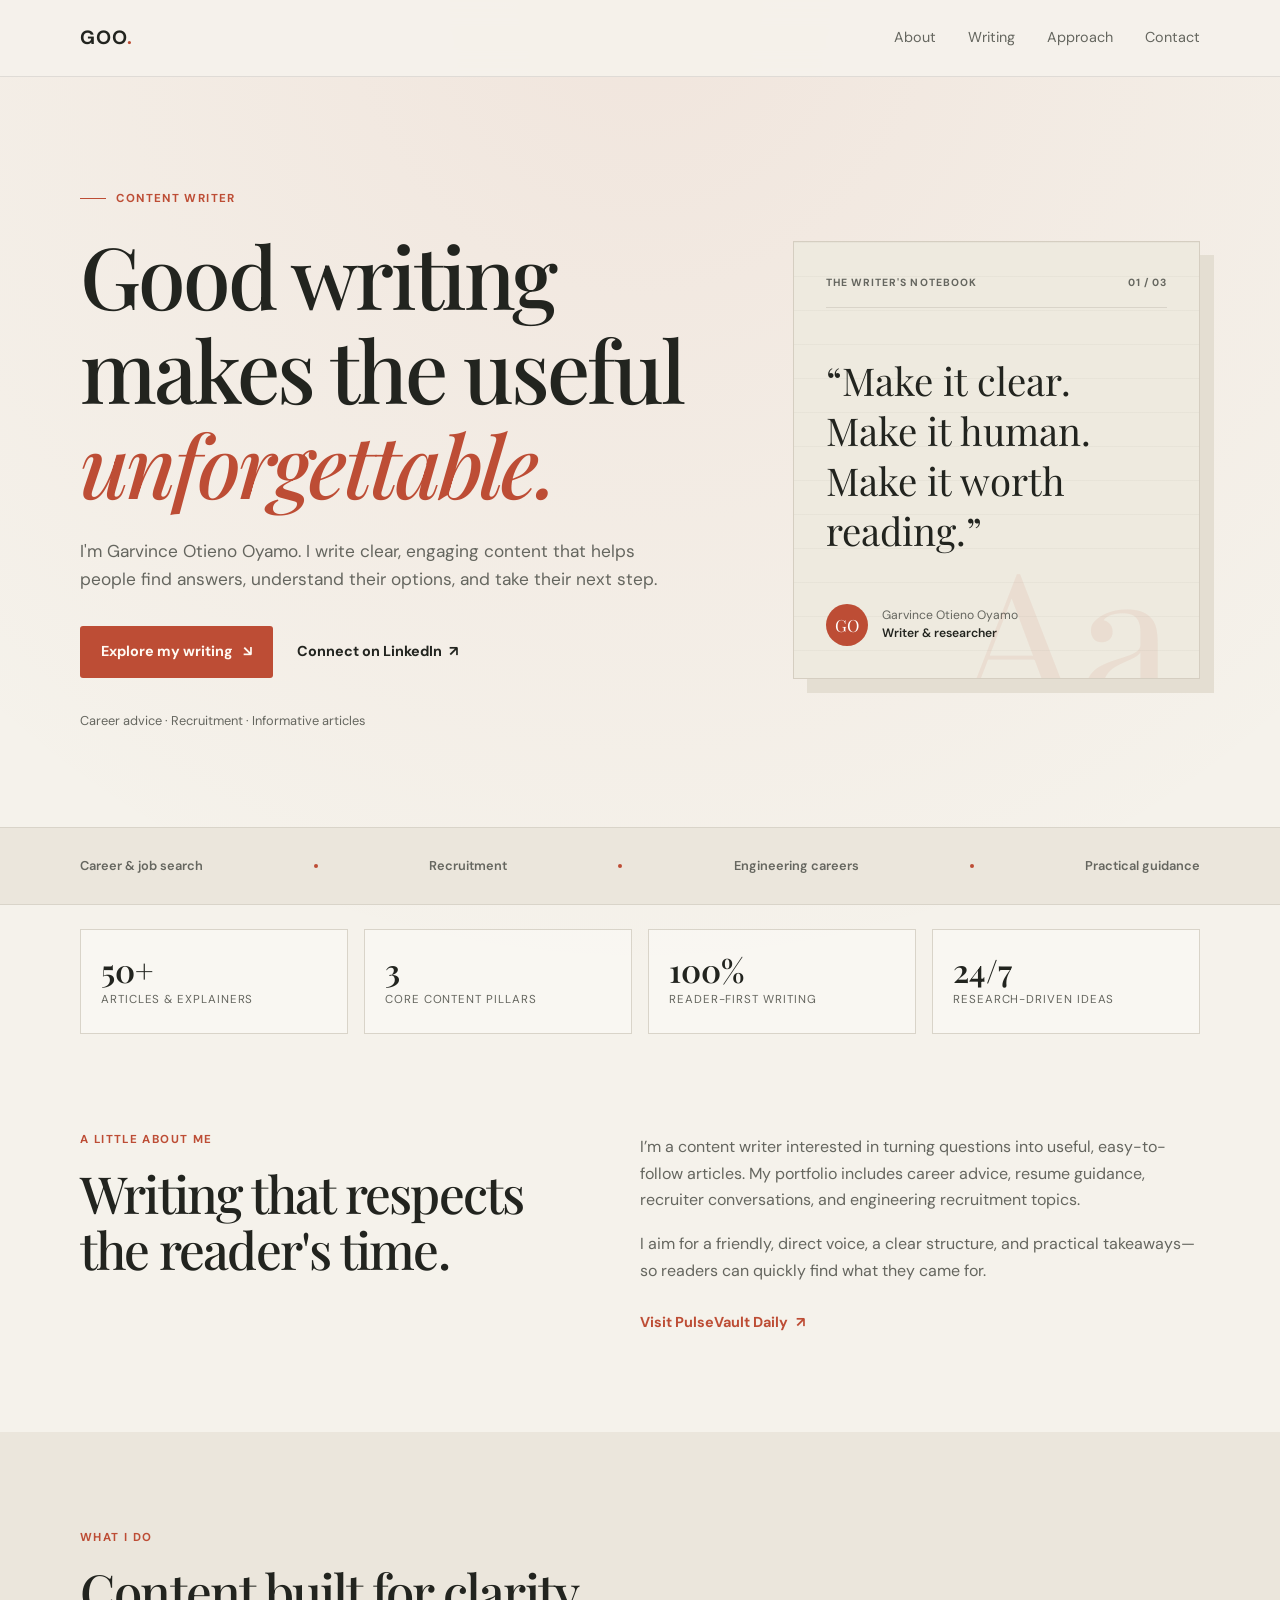
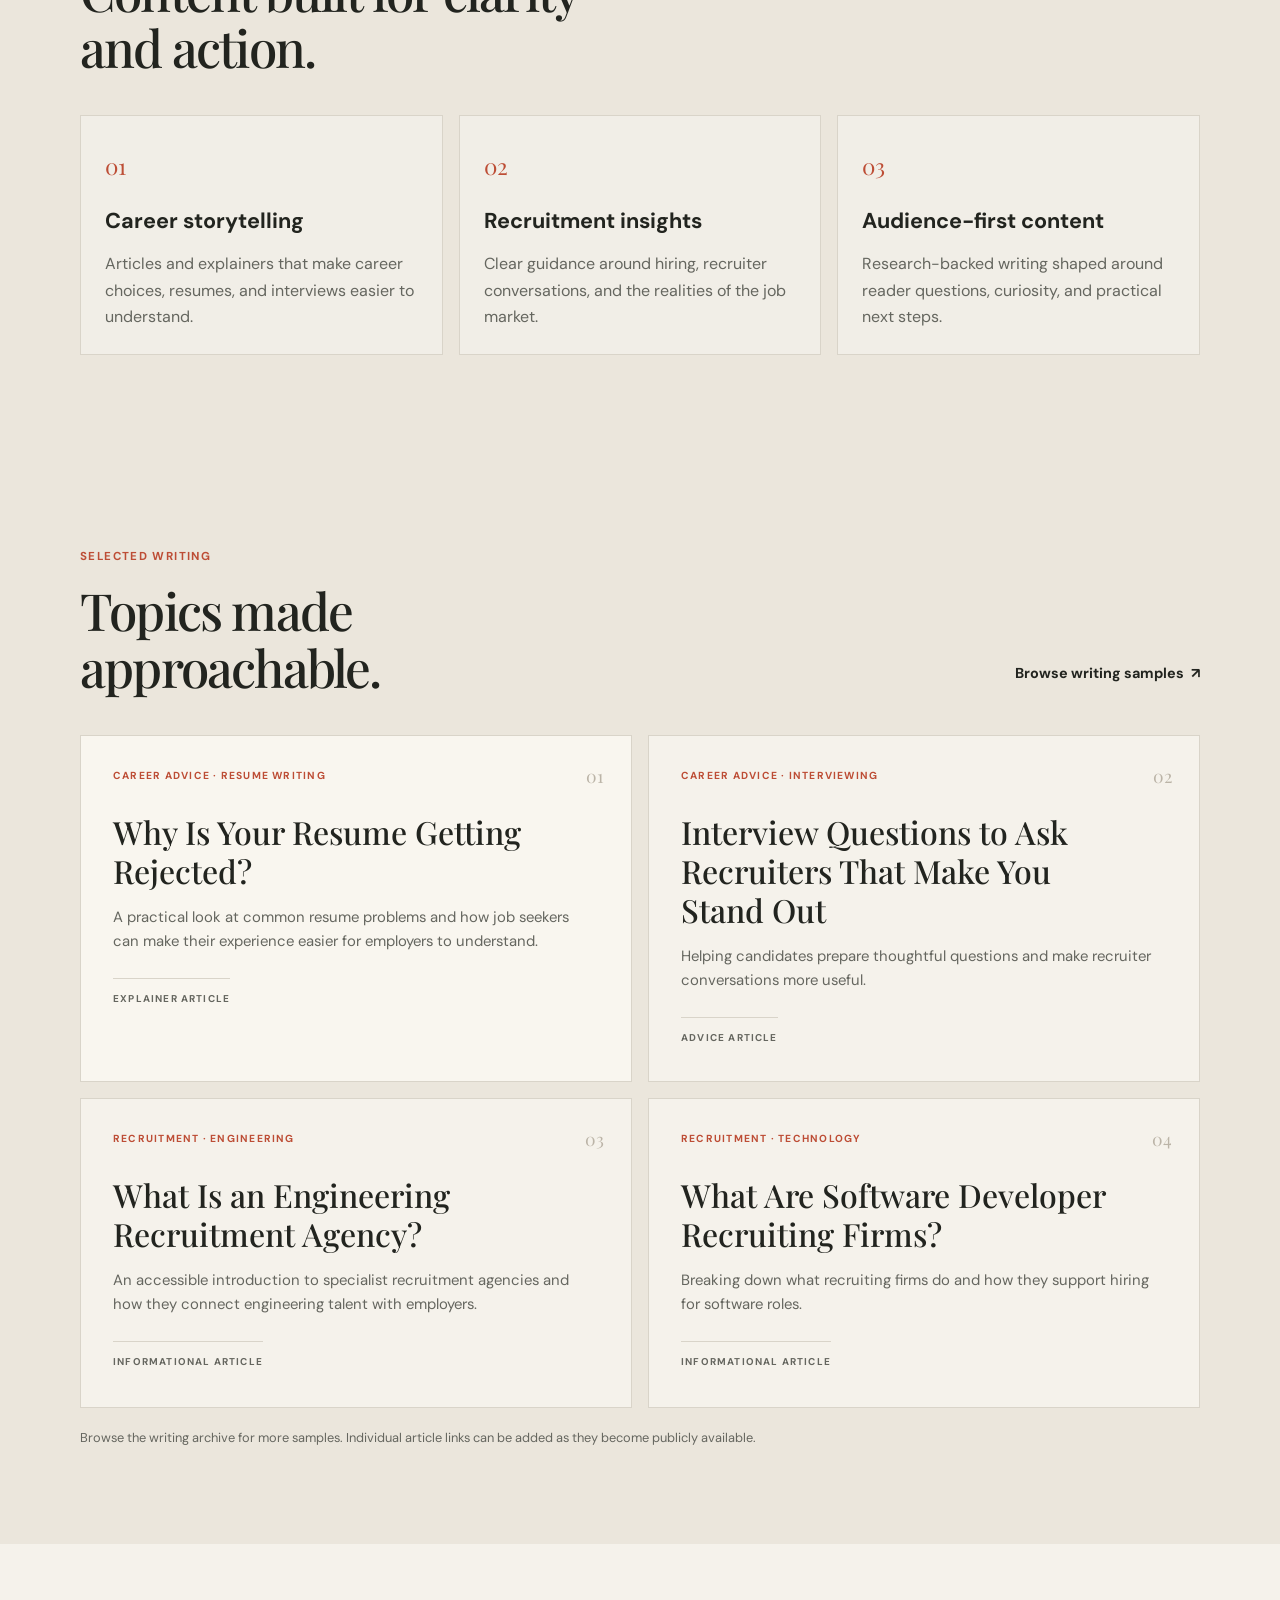
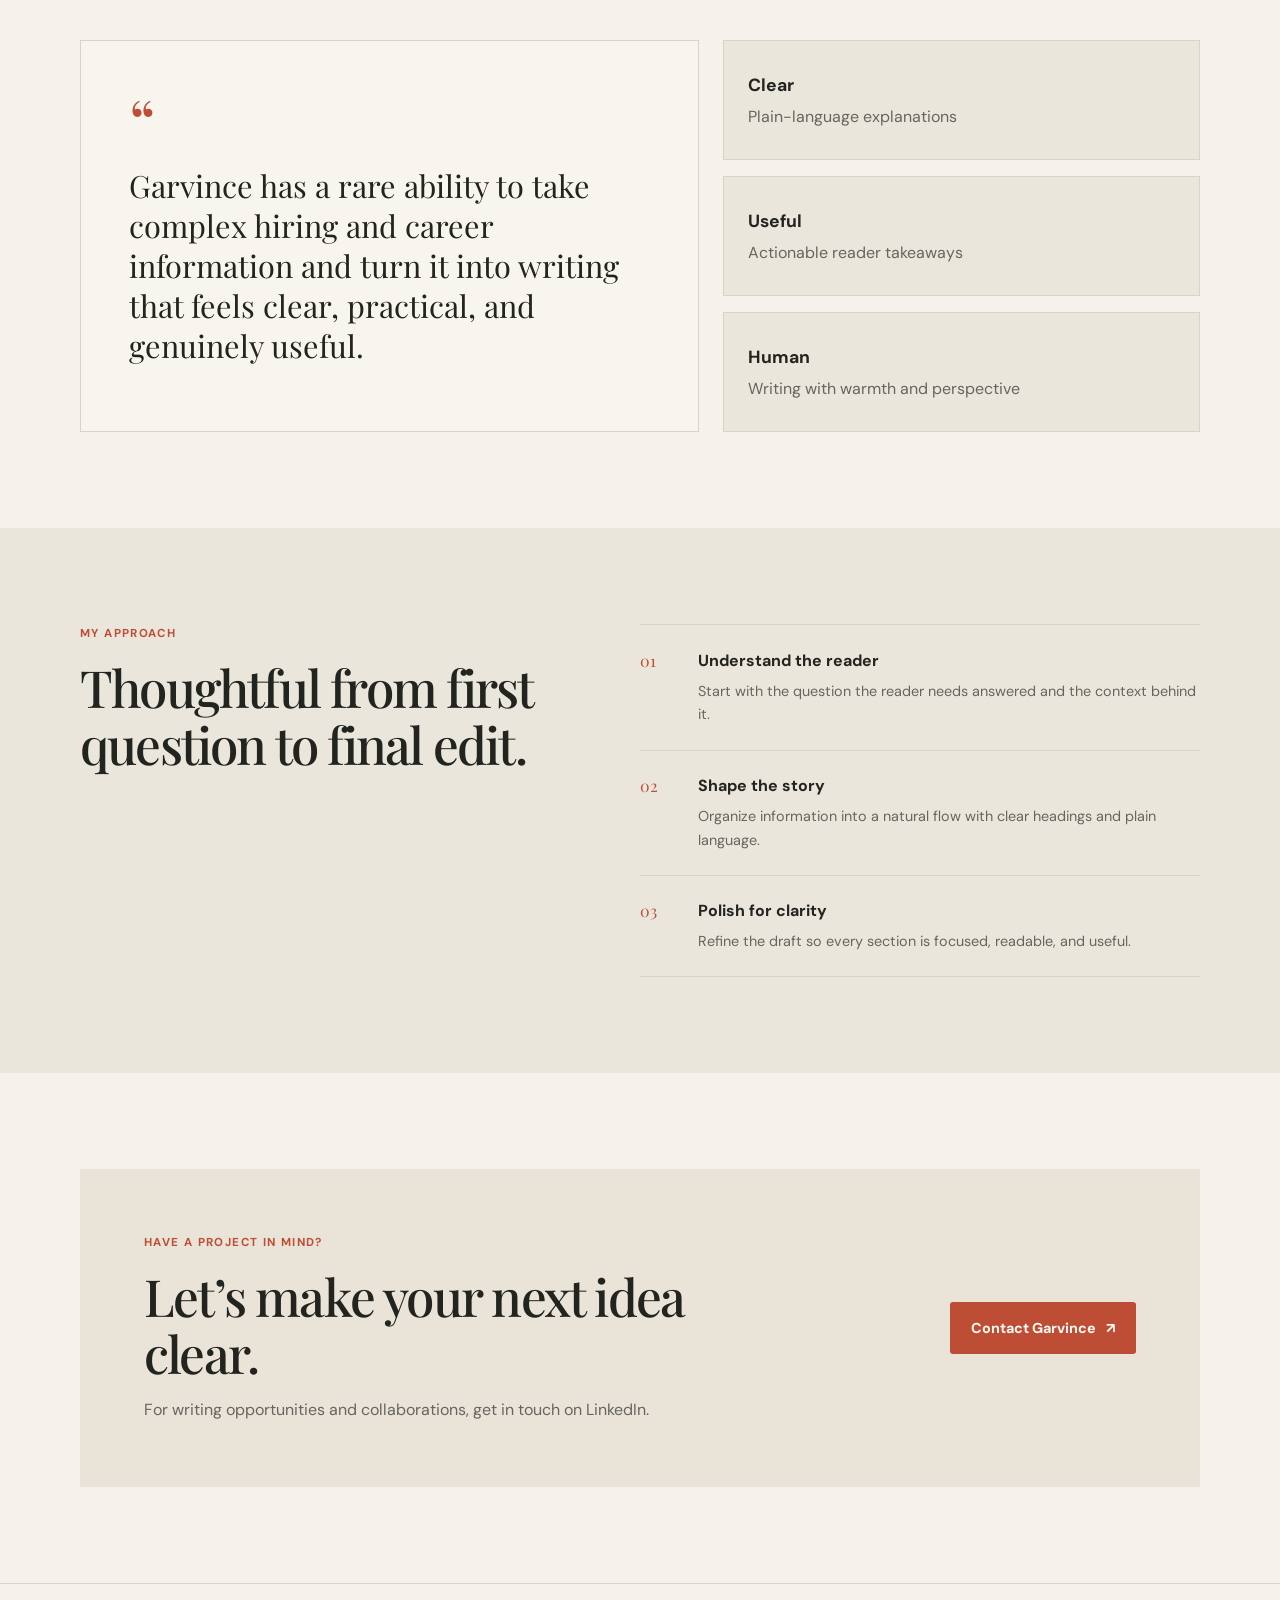
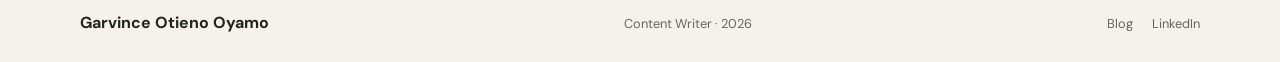
==== index.html @ 310584ea "Add files via upload" ====
<!DOCTYPE html>
<html lang="en">
  <head>
    <meta charset="UTF-8" />
    <meta name="viewport" content="width=device-width, initial-scale=1.0" />
    <meta
      name="description"
      content="The writing portfolio of Garvince Otieno Oyamo, a content writer creating clear, useful articles about careers, recruitment, and more."
    />
    <meta name="theme-color" content="#f5f2eb" />
    <title>Garvince Otieno Oyamo — Content Writer</title>
    <link rel="preconnect" href="https://fonts.googleapis.com" />
    <link rel="preconnect" href="https://fonts.gstatic.com" crossorigin />
    <link
      href="https://fonts.googleapis.com/css2?family=DM+Sans:wght@400;500;600;700&family=Playfair+Display:wght@500;600;700&display=swap"
      rel="stylesheet"
    />
    <link rel="stylesheet" href="styles.css" />
  </head>
  <body>
    <header class="site-header">
      <div class="container nav-wrap">
        <a class="brand" href="#top" aria-label="Garvince Otieno Oyamo, home">GOO<span>.</span></a>
        <button class="nav-toggle" aria-label="Toggle navigation" aria-expanded="false">
          <span></span>
          <span></span>
          <span></span>
        </button>
        <nav class="site-nav" aria-label="Main navigation">
          <a href="#about">About</a>
          <a href="#work">Writing</a>
          <a href="#approach">Approach</a>
          <a href="#contact">Contact</a>
        </nav>
      </div>
    </header>

    <main id="top">
      <section class="hero">
        <div class="container hero-grid">
          <div class="hero-copy">
            <p class="eyebrow"><span class="eyebrow-mark"></span> Content Writer</p>
            <h1>Good writing makes the useful <em>unforgettable.</em></h1>
            <p class="lead">
              I'm Garvince Otieno Oyamo. I write clear, engaging content that helps people find
              answers, understand their options, and take their next step.
            </p>
            <div class="cta-row">
              <a class="btn btn-primary" href="#work">Explore my writing <span aria-hidden="true">↘</span></a>
              <a class="text-link" href="https://www.linkedin.com/in/garvince-oyamo/" target="_blank" rel="noopener noreferrer">
                Connect on LinkedIn <span aria-hidden="true">↗</span>
              </a>
            </div>
            <p class="hero-note">Career advice · Recruitment · Informative articles</p>
          </div>

          <aside class="hero-note-card" aria-label="Writing portfolio introduction">
            <div class="note-topline"><span>THE WRITER'S NOTEBOOK</span><span>01 / 03</span></div>
            <div class="note-rule"></div>
            <p class="note-quote">“Make it clear. Make it human. Make it worth reading.”</p>
            <div class="note-footer">
              <span class="note-initials">GO</span>
              <span>Garvince Otieno Oyamo<br /><strong>Writer &amp; researcher</strong></span>
            </div>
            <span class="note-decoration" aria-hidden="true">Aa</span>
          </aside>
        </div>
      </section>

      <div class="topic-strip" aria-label="Writing topics">
        <div class="container topic-list">
          <span>Career &amp; job search</span>
          <span class="topic-dot" aria-hidden="true"></span>
          <span>Recruitment</span>
          <span class="topic-dot" aria-hidden="true"></span>
          <span>Engineering careers</span>
          <span class="topic-dot" aria-hidden="true"></span>
          <span>Practical guidance</span>
        </div>
      </div>

      <div class="container stats-row reveal">
        <div class="stat-item">
          <span>50+</span>
          <small>articles &amp; explainers</small>
        </div>
        <div class="stat-item">
          <span>3</span>
          <small>core content pillars</small>
        </div>
        <div class="stat-item">
          <span>100%</span>
          <small>reader-first writing</small>
        </div>
        <div class="stat-item">
          <span>24/7</span>
          <small>research-driven ideas</small>
        </div>
      </div>

      <section id="about" class="section reveal">
        <div class="container about-grid">
          <div>
            <p class="section-tag">A little about me</p>
            <h2>Writing that respects the reader's time.</h2>
          </div>
          <div class="about-copy">
            <p>
              I’m a content writer interested in turning questions into useful, easy-to-follow
              articles. My portfolio includes career advice, resume guidance, recruiter
              conversations, and engineering recruitment topics.
            </p>
            <p>
              I aim for a friendly, direct voice, a clear structure, and practical takeaways—so
              readers can quickly find what they came for.
            </p>
            <a class="arrow-link" href="https://pulsevaultdaily.blogspot.com/" target="_blank" rel="noopener noreferrer">
              Visit PulseVault Daily <span aria-hidden="true">↗</span>
            </a>
          </div>
        </div>
      </section>

      <section id="services" class="section services-section reveal">
        <div class="container">
          <div class="section-heading">
            <div>
              <p class="section-tag">What I do</p>
              <h2>Content built for clarity and action.</h2>
            </div>
          </div>

          <div class="services-grid">
            <article class="service-card">
              <span class="service-number">01</span>
              <h3>Career storytelling</h3>
              <p>Articles and explainers that make career choices, resumes, and interviews easier to understand.</p>
            </article>
            <article class="service-card">
              <span class="service-number">02</span>
              <h3>Recruitment insights</h3>
              <p>Clear guidance around hiring, recruiter conversations, and the realities of the job market.</p>
            </article>
            <article class="service-card">
              <span class="service-number">03</span>
              <h3>Audience-first content</h3>
              <p>Research-backed writing shaped around reader questions, curiosity, and practical next steps.</p>
            </article>
          </div>
        </div>
      </section>

      <section id="work" class="section work-section reveal">
        <div class="container">
          <div class="section-heading">
            <div>
              <p class="section-tag">Selected writing</p>
              <h2>Topics made approachable.</h2>
            </div>
            <a class="arrow-link" href="https://drive.google.com/drive/u/0/my-drive" target="_blank" rel="noopener noreferrer">
              Browse writing samples <span aria-hidden="true">↗</span>
            </a>
          </div>

          <div class="articles-grid">
            <article class="article-card article-featured">
              <span class="article-number">01</span>
              <p class="article-category">Career advice · Resume writing</p>
              <h3>Why Is Your Resume Getting Rejected?</h3>
              <p>
                A practical look at common resume problems and how job seekers can make their
                experience easier for employers to understand.
              </p>
              <span class="article-type">Explainer article</span>
            </article>

            <article class="article-card">
              <span class="article-number">02</span>
              <p class="article-category">Career advice · Interviewing</p>
              <h3>Interview Questions to Ask Recruiters That Make You Stand Out</h3>
              <p>
                Helping candidates prepare thoughtful questions and make recruiter conversations
                more useful.
              </p>
              <span class="article-type">Advice article</span>
            </article>

            <article class="article-card">
              <span class="article-number">03</span>
              <p class="article-category">Recruitment · Engineering</p>
              <h3>What Is an Engineering Recruitment Agency?</h3>
              <p>
                An accessible introduction to specialist recruitment agencies and how they connect
                engineering talent with employers.
              </p>
              <span class="article-type">Informational article</span>
            </article>

            <article class="article-card">
              <span class="article-number">04</span>
              <p class="article-category">Recruitment · Technology</p>
              <h3>What Are Software Developer Recruiting Firms?</h3>
              <p>
                Breaking down what recruiting firms do and how they support hiring for software
                roles.
              </p>
              <span class="article-type">Informational article</span>
            </article>
          </div>
          <p class="work-footnote">
            Browse the writing archive for more samples. Individual article links can be added as
            they become publicly available.
          </p>
        </div>
      </section>

      <section class="section quote-section reveal">
        <div class="container quote-grid">
          <div class="quote-card">
            <p class="quote-mark">“</p>
            <blockquote>
              Garvince has a rare ability to take complex hiring and career information and turn it into writing that feels clear, practical, and genuinely useful.
            </blockquote>
          </div>
          <div class="mini-stats">
            <div class="mini-stat">
              <strong>Clear</strong>
              <span>Plain-language explanations</span>
            </div>
            <div class="mini-stat">
              <strong>Useful</strong>
              <span>Actionable reader takeaways</span>
            </div>
            <div class="mini-stat">
              <strong>Human</strong>
              <span>Writing with warmth and perspective</span>
            </div>
          </div>
        </div>
      </section>

      <section id="approach" class="section approach-section reveal">
        <div class="container approach-grid">
          <div>
            <p class="section-tag">My approach</p>
            <h2>Thoughtful from first question to final edit.</h2>
          </div>
          <div class="approach-steps">
            <article class="approach-step">
              <span>01</span>
              <div>
                <h3>Understand the reader</h3>
                <p>Start with the question the reader needs answered and the context behind it.</p>
              </div>
            </article>
            <article class="approach-step">
              <span>02</span>
              <div>
                <h3>Shape the story</h3>
                <p>Organize information into a natural flow with clear headings and plain language.</p>
              </div>
            </article>
            <article class="approach-step">
              <span>03</span>
              <div>
                <h3>Polish for clarity</h3>
                <p>Refine the draft so every section is focused, readable, and useful.</p>
              </div>
            </article>
          </div>
        </div>
      </section>

      <section id="contact" class="section contact-section reveal">
        <div class="container contact-card">
          <div>
            <p class="section-tag">Have a project in mind?</p>
            <h2>Let’s make your next idea clear.</h2>
            <p>For writing opportunities and collaborations, get in touch on LinkedIn.</p>
          </div>
          <a class="btn btn-primary" href="https://www.linkedin.com/in/garvince-oyamo/" target="_blank" rel="noopener noreferrer">
            Contact Garvince <span aria-hidden="true">↗</span>
          </a>
        </div>
      </section>
    </main>

    <footer class="site-footer">
      <div class="container footer-wrap">
        <a class="footer-brand" href="#top">Garvince Otieno Oyamo</a>
        <p>Content Writer <span aria-hidden="true">·</span> <span id="year"></span></p>
        <div class="footer-links">
          <a href="https://pulsevaultdaily.blogspot.com/" target="_blank" rel="noopener noreferrer">Blog</a>
          <a href="https://www.linkedin.com/in/garvince-oyamo/" target="_blank" rel="noopener noreferrer">LinkedIn</a>
        </div>
      </div>
    </footer>

    <script src="script.js"></script>
  </body>
</html>
---- styles.css ----
:root {
  --paper: #f5f2eb;
  --paper-deep: #ebe6dc;
  --ink: #22241f;
  --muted: #65665f;
  --line: #d9d4c9;
  --accent: #bd4d35;
  --accent-dark: #9c3d2c;
  --serif: "Playfair Display", Georgia, serif;
  --sans: "DM Sans", Arial, sans-serif;
}

* {
  box-sizing: border-box;
}

html {
  scroll-behavior: smooth;
}

body {
  margin: 0;
  background:
    radial-gradient(circle at top, rgba(189, 77, 53, 0.08), transparent 20%),
    var(--paper);
  color: var(--ink);
  font-family: var(--sans);
  line-height: 1.65;
}

a {
  color: inherit;
  text-decoration: none;
}

button {
  font: inherit;
}

.reveal {
  opacity: 0;
  transform: translateY(24px);
  transition: opacity 0.7s ease, transform 0.7s ease;
}

.reveal.is-visible {
  opacity: 1;
  transform: translateY(0);
}

.container {
  width: min(1120px, calc(100% - 2.5rem));
  margin: 0 auto;
}

.site-header {
  position: sticky;
  top: 0;
  z-index: 10;
  border-bottom: 1px solid rgba(34, 36, 31, 0.1);
  background: rgba(245, 242, 235, 0.94);
  backdrop-filter: blur(12px);
}

.nav-wrap,
.site-nav,
.cta-row,
.footer-wrap,
.footer-links {
  display: flex;
  align-items: center;
}

.nav-wrap,
.footer-wrap {
  justify-content: space-between;
}

.nav-wrap {
  min-height: 76px;
}

.brand {
  font-size: 1.2rem;
  font-weight: 700;
  letter-spacing: 0.06em;
}

.brand span {
  color: var(--accent);
}

.site-nav {
  gap: 2rem;
}

.site-nav a,
.footer-links a {
  color: var(--muted);
  font-size: 0.9rem;
  transition: color 0.2s ease;
}

.site-nav a:hover,
.footer-links a:hover,
.site-nav a:focus-visible,
.footer-links a:focus-visible {
  color: var(--accent);
}

.nav-toggle {
  display: none;
  width: 44px;
  height: 42px;
  padding: 8px;
  border: 1px solid var(--line);
  border-radius: 6px;
  background: transparent;
  cursor: pointer;
}

.nav-toggle span {
  display: block;
  height: 2px;
  margin: 5px 0;
  background: var(--ink);
}

.hero {
  padding: 7rem 0 6rem;
}

.hero-grid {
  display: grid;
  grid-template-columns: minmax(0, 1.2fr) minmax(300px, 0.8fr);
  align-items: center;
  gap: clamp(3rem, 8vw, 7rem);
}

.eyebrow,
.section-tag,
.article-category,
.article-type {
  font-size: 0.72rem;
  font-weight: 700;
  letter-spacing: 0.12em;
  text-transform: uppercase;
}

.eyebrow {
  display: flex;
  align-items: center;
  gap: 0.65rem;
  margin: 0 0 1.25rem;
  color: var(--accent);
}

.eyebrow-mark {
  width: 26px;
  height: 1px;
  background: currentColor;
}

.hero h1,
.about-grid h2,
.section-heading h2,
.approach-grid h2,
.contact-card h2 {
  font-family: var(--serif);
  font-weight: 500;
  letter-spacing: -0.035em;
  line-height: 1.1;
}

.hero h1 {
  max-width: 700px;
  margin: 0;
  font-size: clamp(3.2rem, 6.7vw, 6.25rem);
}

.hero h1 em {
  color: var(--accent);
  font-weight: 500;
}

.lead {
  max-width: 590px;
  margin: 1.6rem 0 0;
  color: var(--muted);
  font-size: 1.08rem;
}

.cta-row {
  flex-wrap: wrap;
  gap: 1.5rem;
  margin-top: 2rem;
}

.btn {
  display: inline-flex;
  align-items: center;
  justify-content: center;
  gap: 0.65rem;
  min-height: 52px;
  padding: 0.8rem 1.3rem;
  border-radius: 3px;
  font-size: 0.9rem;
  font-weight: 700;
  transition: background 0.2s ease, transform 0.2s ease;
}

.btn:hover,
.btn:focus-visible {
  transform: translateY(-2px);
}

.btn-primary {
  background: var(--accent);
  color: #fffaf3;
}

.btn-primary:hover,
.btn-primary:focus-visible {
  background: var(--accent-dark);
}

.text-link,
.arrow-link {
  display: inline-flex;
  align-items: center;
  gap: 0.45rem;
  color: var(--ink);
  font-size: 0.9rem;
  font-weight: 700;
}

.text-link:hover,
.arrow-link:hover {
  color: var(--accent);
}

.hero-note {
  margin: 2rem 0 0;
  color: var(--muted);
  font-size: 0.8rem;
}

.hero-note-card {
  position: relative;
  min-height: 370px;
  overflow: hidden;
  padding: 2rem;
  border: 1px solid #d5cec1;
  background:
    linear-gradient(rgba(34, 36, 31, 0.035) 1px, transparent 1px),
    #eeeadf;
  background-size: 100% 34px;
  box-shadow: 14px 14px 0 #e4ded2;
}

.note-topline,
.note-footer {
  display: flex;
  align-items: center;
  justify-content: space-between;
}

.note-topline {
  color: var(--muted);
  font-size: 0.65rem;
  font-weight: 700;
  letter-spacing: 0.1em;
}

.note-rule {
  height: 1px;
  margin-top: 1rem;
  background: var(--line);
}

.note-quote {
  position: relative;
  z-index: 1;
  max-width: 320px;
  margin: 3rem 0;
  font-family: var(--serif);
  font-size: clamp(1.8rem, 3vw, 2.6rem);
  line-height: 1.3;
}

.note-footer {
  justify-content: flex-start;
  gap: 0.85rem;
  color: var(--muted);
  font-size: 0.76rem;
  line-height: 1.45;
}

.note-footer strong {
  color: var(--ink);
  font-weight: 600;
}

.note-initials {
  display: grid;
  width: 42px;
  height: 42px;
  place-items: center;
  border-radius: 50%;
  background: var(--accent);
  color: white;
  font-family: var(--serif);
  font-size: 1.05rem;
}

.note-decoration {
  position: absolute;
  right: 1.5rem;
  bottom: -3.1rem;
  color: rgba(189, 77, 53, 0.08);
  font-family: var(--serif);
  font-size: 12rem;
  line-height: 1;
}

.topic-strip {
  border-top: 1px solid var(--line);
  border-bottom: 1px solid var(--line);
  background: var(--paper-deep);
}

.topic-list {
  display: flex;
  flex-wrap: wrap;
  align-items: center;
  justify-content: space-between;
  gap: 0.8rem 1.4rem;
  min-height: 76px;
  color: var(--muted);
  font-size: 0.8rem;
  font-weight: 600;
}

.topic-dot {
  width: 4px;
  height: 4px;
  border-radius: 50%;
  background: var(--accent);
}

.stats-row {
  display: grid;
  grid-template-columns: repeat(4, minmax(0, 1fr));
  gap: 1rem;
  margin-top: 1.5rem;
}

.stat-item {
  display: flex;
  flex-direction: column;
  gap: 0.25rem;
  padding: 1.5rem 1.25rem;
  border: 1px solid var(--line);
  background: rgba(255, 255, 255, 0.35);
}

.stat-item span {
  font-family: var(--serif);
  font-size: clamp(1.8rem, 2.5vw, 2.6rem);
  font-weight: 600;
  line-height: 1;
}

.stat-item small {
  color: var(--muted);
  font-size: 0.72rem;
  letter-spacing: 0.08em;
  text-transform: uppercase;
}

.section {
  padding: 6rem 0;
}

.about-grid,
.approach-grid {
  display: grid;
  grid-template-columns: minmax(0, 0.9fr) minmax(0, 1.1fr);
  gap: clamp(3rem, 8vw, 8rem);
}

.section-tag {
  margin: 0 0 1rem;
  color: var(--accent);
}

.about-grid h2,
.section-heading h2,
.approach-grid h2,
.contact-card h2 {
  max-width: 560px;
  margin: 0;
  font-size: clamp(2.4rem, 4vw, 3.8rem);
}

.about-copy {
  padding-top: 0.3rem;
  color: var(--muted);
}

.about-copy p {
  margin: 0 0 1.1rem;
}

.about-copy .arrow-link {
  margin-top: 0.6rem;
  color: var(--accent);
}

.services-section,
.work-section,
.approach-section {
  background: var(--paper-deep);
}

.services-grid {
  display: grid;
  grid-template-columns: repeat(3, minmax(0, 1fr));
  gap: 1rem;
}

.service-card {
  position: relative;
  padding: 2rem 1.5rem 1.5rem;
  border: 1px solid var(--line);
  background: rgba(255, 255, 255, 0.3);
}

.service-number {
  display: inline-block;
  margin-bottom: 1.2rem;
  color: var(--accent);
  font-family: var(--serif);
  font-size: 1.4rem;
}

.service-card h3 {
  margin: 0 0 0.7rem;
  font-size: 1.35rem;
}

.service-card p {
  margin: 0;
  color: var(--muted);
}

.section-heading {
  display: flex;
  align-items: end;
  justify-content: space-between;
  gap: 2rem;
  margin-bottom: 2.5rem;
}

.section-heading .arrow-link {
  flex-shrink: 0;
  margin-bottom: 0.55rem;
}

.articles-grid {
  display: grid;
  grid-template-columns: repeat(2, minmax(0, 1fr));
  gap: 1rem;
}

.article-card {
  position: relative;
  min-height: 310px;
  padding: 2rem;
  border: 1px solid var(--line);
  background: var(--paper);
  transition: transform 0.2s ease, box-shadow 0.2s ease;
}

.article-card:hover {
  transform: translateY(-3px);
  box-shadow: 0 12px 25px rgba(34, 36, 31, 0.07);
}

.article-featured {
  background: #f9f6ef;
}

.article-number {
  position: absolute;
  top: 1.55rem;
  right: 1.7rem;
  color: #bbb4a7;
  font-family: var(--serif);
  font-size: 1.1rem;
}

.article-category {
  margin: 0 2.2rem 1.7rem 0;
  color: var(--accent);
  font-size: 0.64rem;
}

.article-card h3 {
  max-width: 440px;
  margin: 0 0 0.9rem;
  font-family: var(--serif);
  font-size: clamp(1.45rem, 2.5vw, 2rem);
  font-weight: 500;
  line-height: 1.22;
}

.article-card > p:not(.article-category) {
  max-width: 480px;
  margin: 0 0 1.5rem;
  color: var(--muted);
  font-size: 0.93rem;
}

.article-type {
  display: inline-block;
  padding-top: 0.75rem;
  border-top: 1px solid var(--line);
  color: var(--muted);
  font-size: 0.62rem;
}

.work-footnote {
  margin: 1.2rem 0 0;
  color: var(--muted);
  font-size: 0.8rem;
}

.quote-grid {
  display: grid;
  grid-template-columns: minmax(0, 1.3fr) minmax(0, 1fr);
  gap: 1.5rem;
  align-items: stretch;
}

.quote-card {
  padding: clamp(2rem, 4vw, 3rem);
  border: 1px solid var(--line);
  background: #f8f4ee;
}

.quote-mark {
  margin: 0 0 0.8rem;
  color: var(--accent);
  font-family: var(--serif);
  font-size: 4rem;
  line-height: 1;
}

.quote-card blockquote {
  margin: 0;
  font-family: var(--serif);
  font-size: clamp(1.5rem, 2.4vw, 2.3rem);
  line-height: 1.3;
}

.mini-stats {
  display: grid;
  gap: 1rem;
}

.mini-stat {
  display: flex;
  flex-direction: column;
  justify-content: center;
  min-height: 120px;
  padding: 1.25rem 1.5rem;
  border: 1px solid var(--line);
  background: var(--paper-deep);
}

.mini-stat strong {
  margin-bottom: 0.25rem;
  font-size: 1.1rem;
}

.mini-stat span {
  color: var(--muted);
}

.approach-grid {
  align-items: start;
}

.approach-steps {
  border-top: 1px solid var(--line);
}

.approach-step {
  display: grid;
  grid-template-columns: 42px 1fr;
  gap: 1rem;
  padding: 1.4rem 0;
  border-bottom: 1px solid var(--line);
}

.approach-step > span {
  color: var(--accent);
  font-family: var(--serif);
  font-size: 1rem;
}

.approach-step h3 {
  margin: 0 0 0.35rem;
  font-size: 1rem;
}

.approach-step p {
  margin: 0;
  color: var(--muted);
  font-size: 0.9rem;
}

.contact-card {
  display: flex;
  align-items: center;
  justify-content: space-between;
  gap: 2rem;
  padding: clamp(2rem, 5vw, 4rem);
  background: #e9e3d8;
}

.contact-card h2 {
  font-size: clamp(2.3rem, 4vw, 3.6rem);
}

.contact-card > div > p:last-child {
  margin-bottom: 0;
  color: var(--muted);
}

.contact-card .btn {
  flex-shrink: 0;
}

.site-footer {
  padding: 1.6rem 0;
  border-top: 1px solid var(--line);
}

.footer-brand {
  font-weight: 700;
}

.footer-wrap p {
  margin: 0;
  color: var(--muted);
  font-size: 0.8rem;
}

.footer-links {
  gap: 1.2rem;
}

.footer-links a {
  font-size: 0.8rem;
}

@media (max-width: 800px) {
  .hero {
    padding: 5rem 0;
  }

  .hero-grid {
    grid-template-columns: 1fr;
    gap: 3rem;
  }

  .hero-note-card {
    width: min(100%, 520px);
  }

  .about-grid,
  .approach-grid,
  .quote-grid {
    grid-template-columns: 1fr;
    gap: 2rem;
  }

  .stats-row,
  .services-grid {
    grid-template-columns: repeat(2, minmax(0, 1fr));
  }

  .contact-card {
    align-items: flex-start;
    flex-direction: column;
  }

  .footer-wrap {
    flex-wrap: wrap;
    gap: 0.8rem 1.5rem;
  }
}

@media (max-width: 600px) {
  .container {
    width: min(100% - 2rem, 1120px);
  }

  .nav-toggle {
    display: block;
  }

  .site-nav {
    position: absolute;
    top: calc(100% + 0.5rem);
    right: 1rem;
    left: 1rem;
    display: none;
    align-items: flex-start;
    flex-direction: column;
    gap: 0;
    padding: 0.5rem 1rem;
    border: 1px solid var(--line);
    background: var(--paper);
    box-shadow: 0 14px 30px rgba(34, 36, 31, 0.08);
  }

  .site-nav.is-open {
    display: flex;
  }

  .site-nav a {
    width: 100%;
    padding: 0.7rem 0;
  }

  .hero {
    padding: 4rem 0;
  }

  .hero h1 {
    font-size: clamp(3rem, 14vw, 4.5rem);
  }

  .hero-note-card {
    min-height: 330px;
    padding: 1.4rem;
  }

  .topic-list {
    justify-content: flex-start;
    padding: 1rem 0;
  }

  .topic-dot {
    margin: 0 0.15rem;
  }

  .section {
    padding: 4.5rem 0;
  }

  .section-heading {
    align-items: flex-start;
    flex-direction: column;
    gap: 1rem;
    margin-bottom: 1.7rem;
  }

  .stats-row,
  .services-grid,
  .articles-grid {
    grid-template-columns: 1fr;
  }

  .article-card {
    min-height: 0;
    padding: 1.5rem;
  }

  .article-category {
    margin-bottom: 1.2rem;
  }

  .footer-wrap {
    align-items: flex-start;
    flex-direction: column;
  }
}

@media (prefers-reduced-motion: reduce) {
  html {
    scroll-behavior: auto;
  }

  *,
  *::before,
  *::after {
    transition-duration: 0.01ms !important;
  }
}
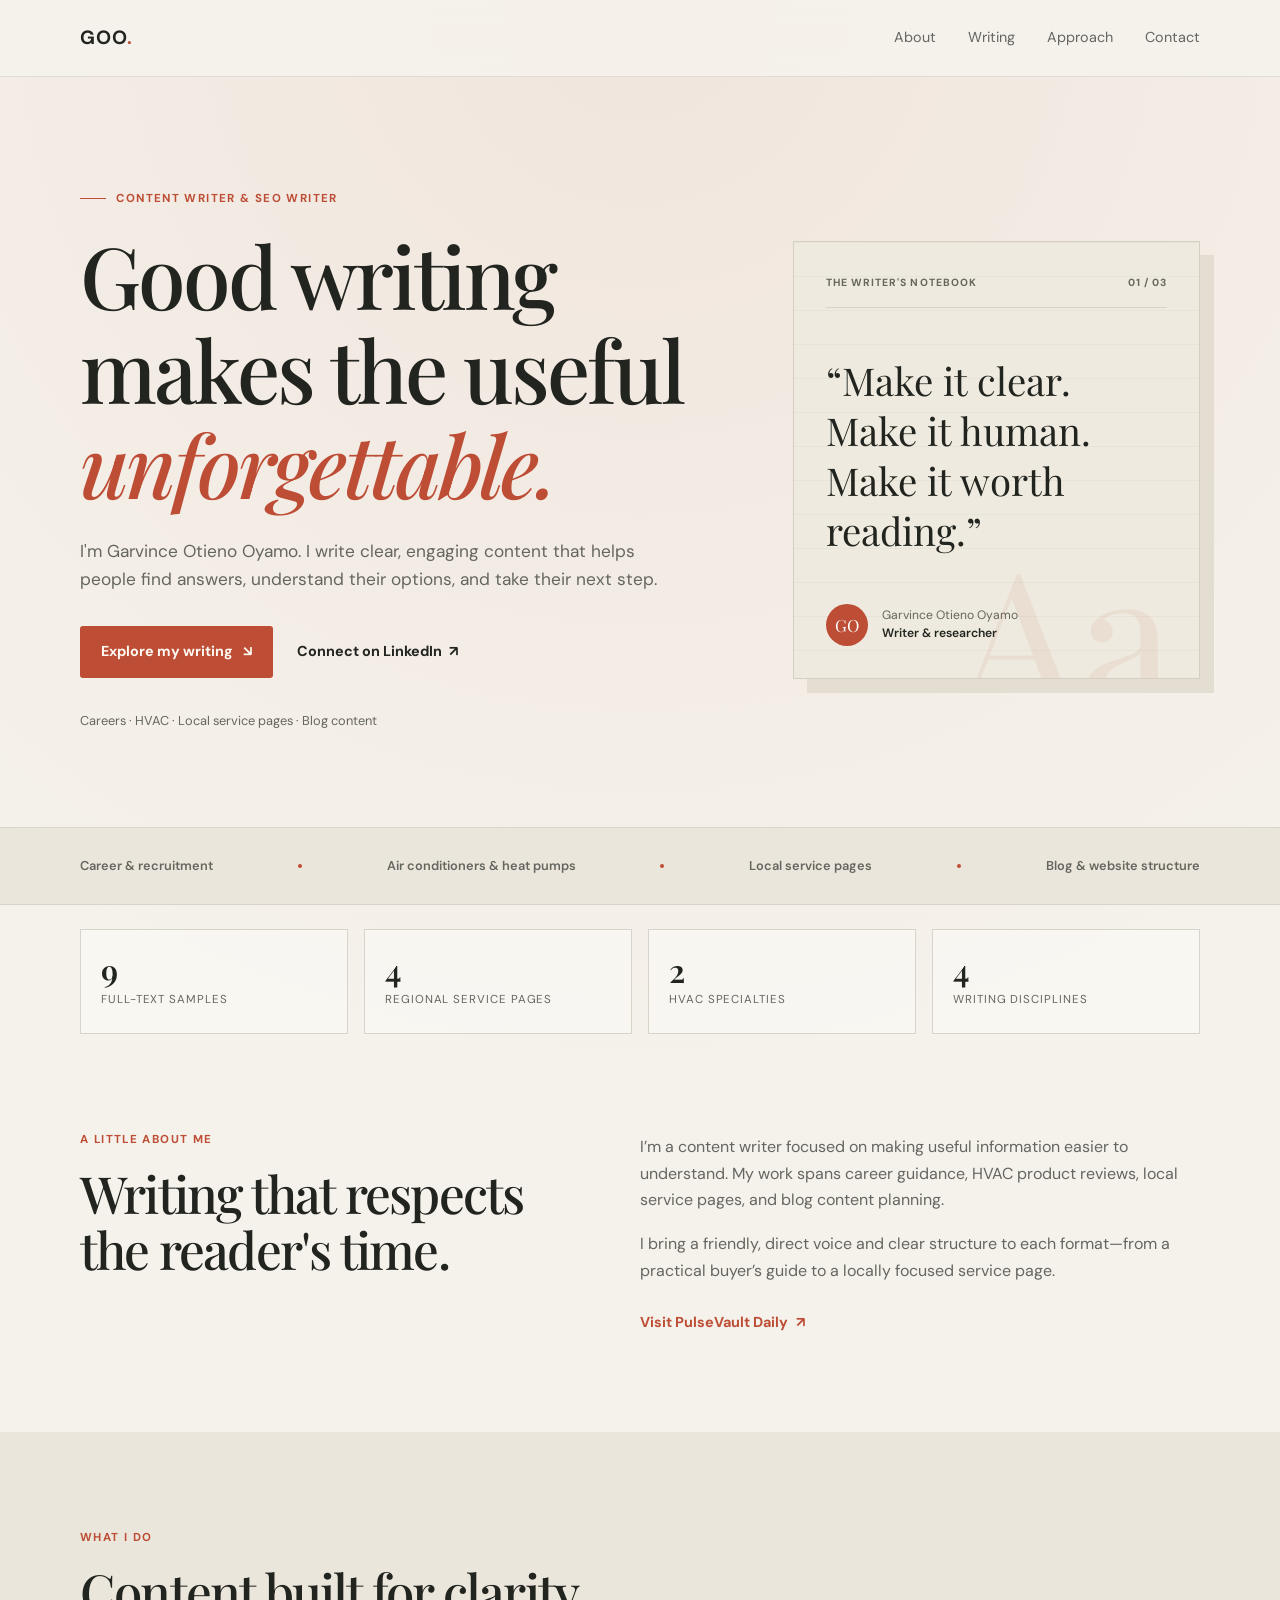
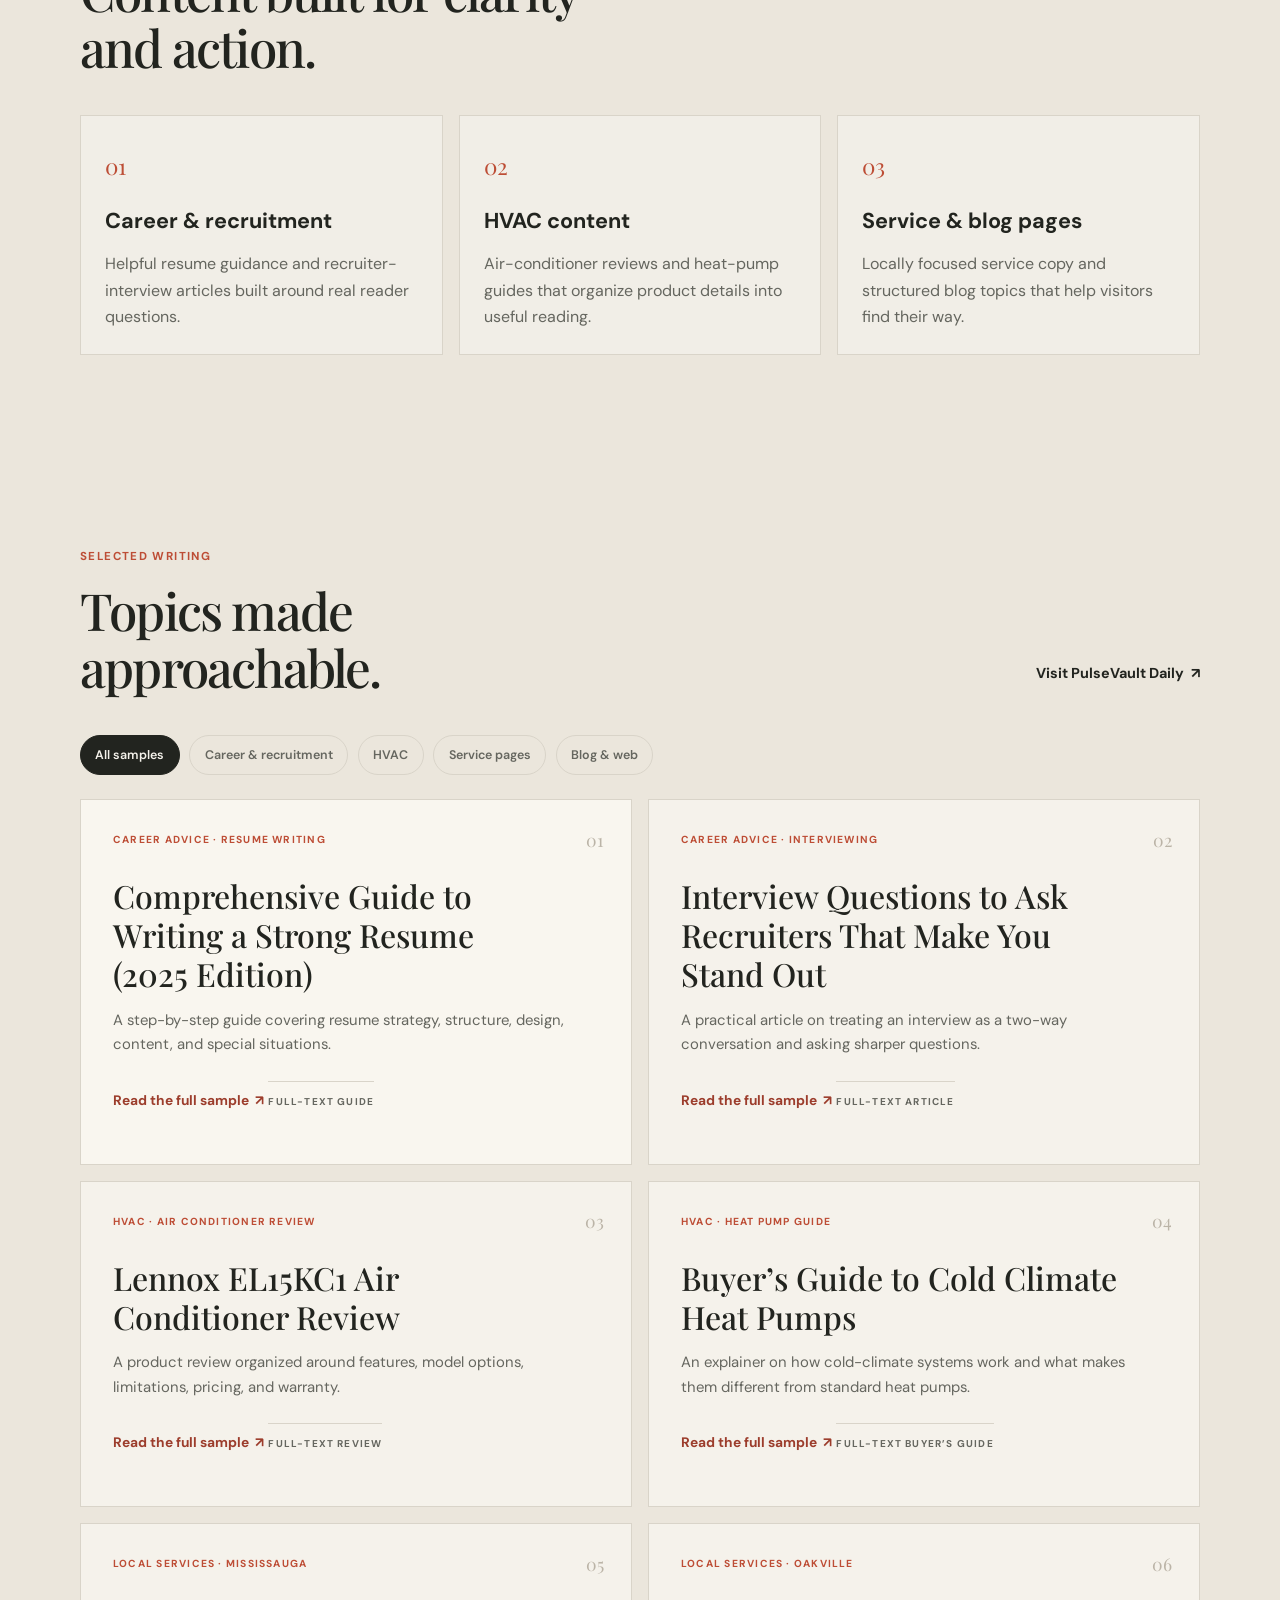
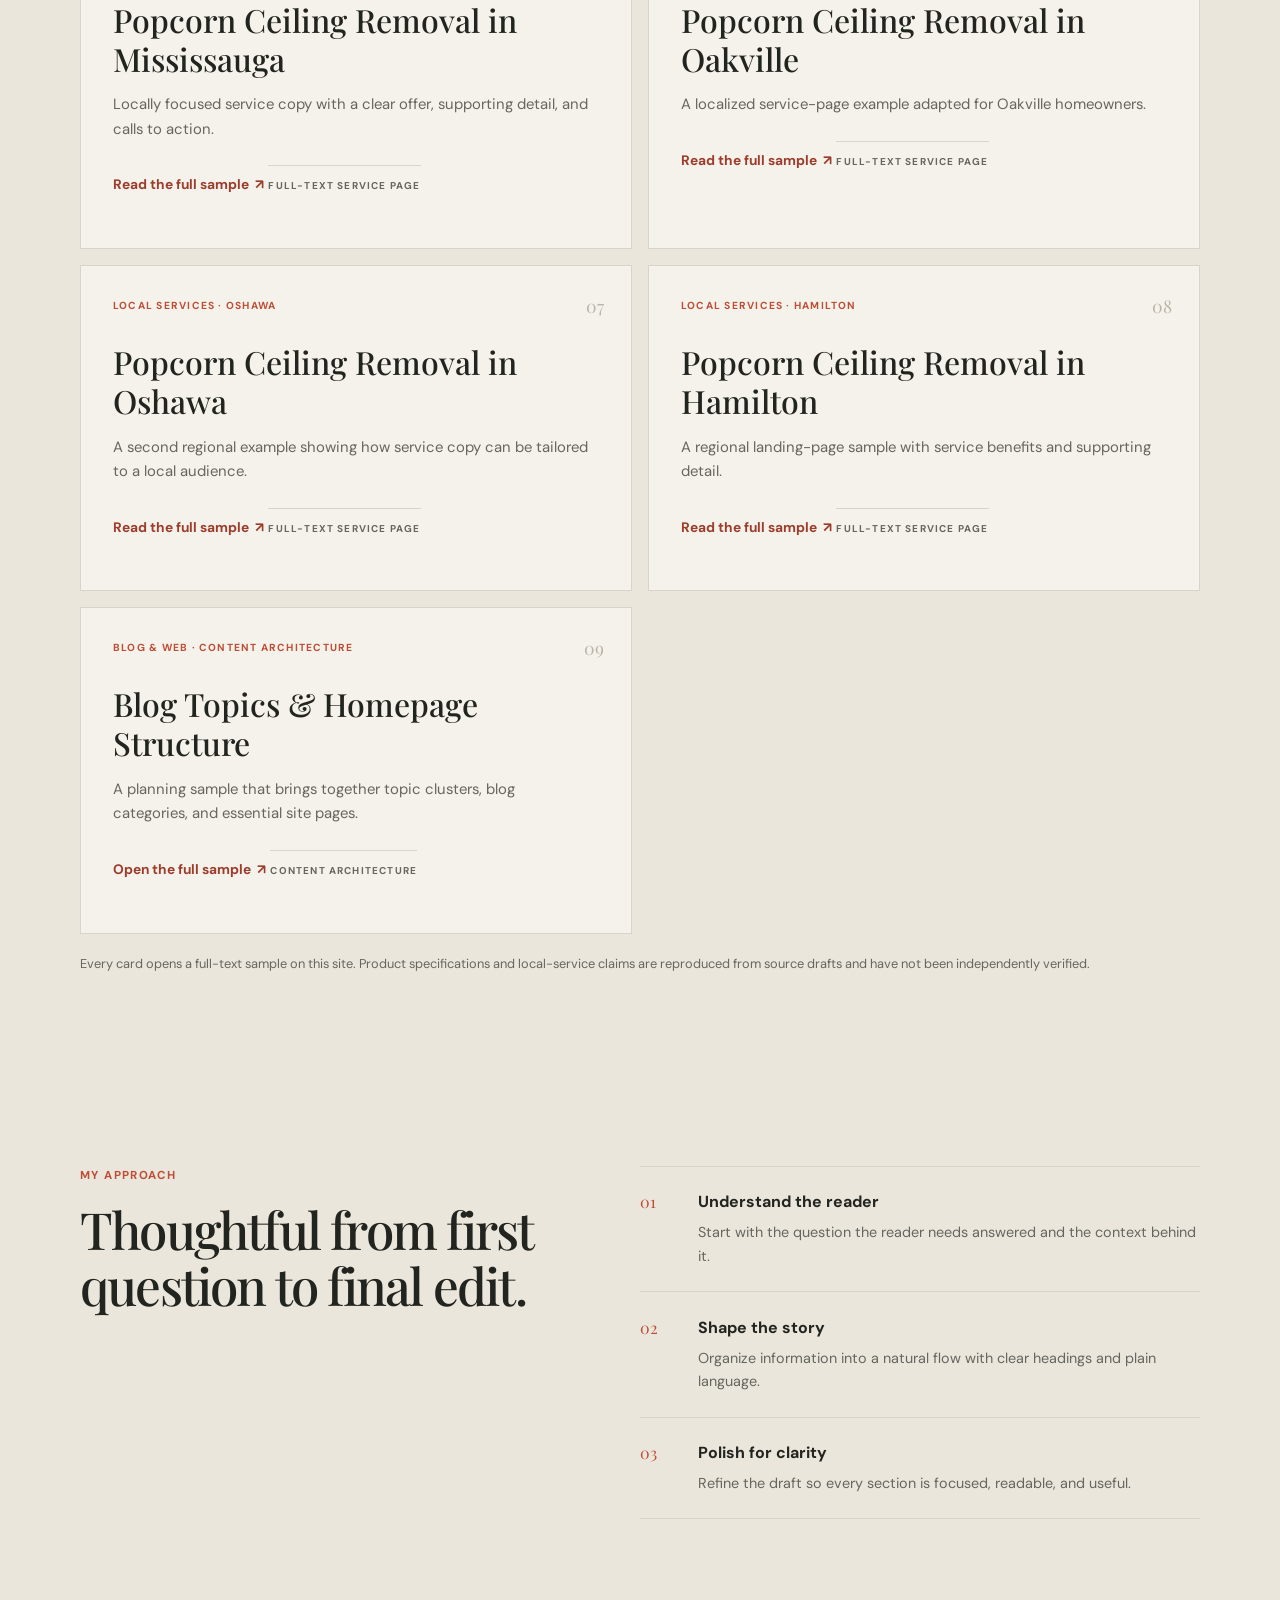
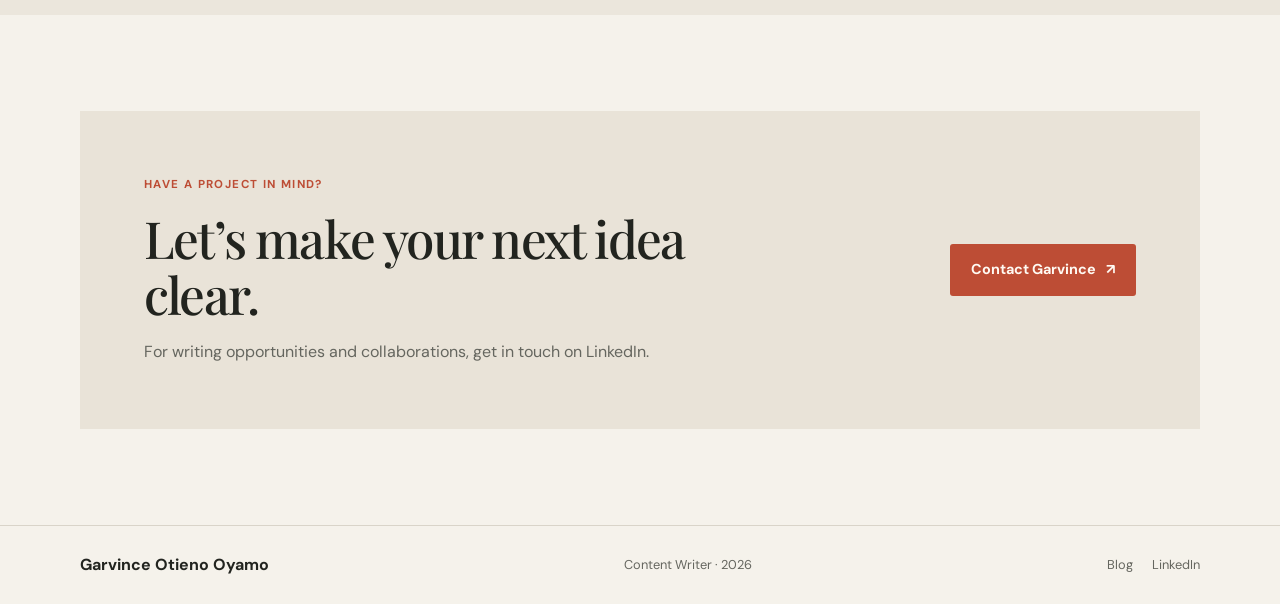
==== commit 56cbd011: "Expand portfolio with full-text writing samples Add nine full-text samples, accessible category filt" ====
--- a/index.html
+++ b/index.html
@@ -5,7 +5,7 @@
     <meta name="viewport" content="width=device-width, initial-scale=1.0" />
     <meta
       name="description"
-      content="The writing portfolio of Garvince Otieno Oyamo, a content writer creating clear, useful articles about careers, recruitment, and more."
+      content="Writing portfolio of Garvince Otieno Oyamo: career advice, HVAC product reviews, local service pages, and blog content architecture."
     />
     <meta name="theme-color" content="#f5f2eb" />
     <title>Garvince Otieno Oyamo — Content Writer</title>
@@ -39,7 +39,7 @@
       <section class="hero">
         <div class="container hero-grid">
           <div class="hero-copy">
-            <p class="eyebrow"><span class="eyebrow-mark"></span> Content Writer</p>
+            <p class="eyebrow"><span class="eyebrow-mark"></span> Content Writer &amp; SEO Writer</p>
             <h1>Good writing makes the useful <em>unforgettable.</em></h1>
             <p class="lead">
               I'm Garvince Otieno Oyamo. I write clear, engaging content that helps people find
@@ -51,7 +51,7 @@
                 Connect on LinkedIn <span aria-hidden="true">↗</span>
               </a>
             </div>
-            <p class="hero-note">Career advice · Recruitment · Informative articles</p>
+            <p class="hero-note">Careers · HVAC · Local service pages · Blog content</p>
           </div>
 
           <aside class="hero-note-card" aria-label="Writing portfolio introduction">
@@ -69,32 +69,32 @@
 
       <div class="topic-strip" aria-label="Writing topics">
         <div class="container topic-list">
-          <span>Career &amp; job search</span>
+          <span>Career &amp; recruitment</span>
           <span class="topic-dot" aria-hidden="true"></span>
-          <span>Recruitment</span>
+          <span>Air conditioners &amp; heat pumps</span>
           <span class="topic-dot" aria-hidden="true"></span>
-          <span>Engineering careers</span>
+          <span>Local service pages</span>
           <span class="topic-dot" aria-hidden="true"></span>
-          <span>Practical guidance</span>
+          <span>Blog &amp; website structure</span>
         </div>
       </div>
 
       <div class="container stats-row reveal">
         <div class="stat-item">
-          <span>50+</span>
-          <small>articles &amp; explainers</small>
+          <span>9</span>
+          <small>full-text samples</small>
         </div>
         <div class="stat-item">
-          <span>3</span>
-          <small>core content pillars</small>
+          <span>4</span>
+          <small>regional service pages</small>
         </div>
         <div class="stat-item">
-          <span>100%</span>
-          <small>reader-first writing</small>
+          <span>2</span>
+          <small>HVAC specialties</small>
         </div>
         <div class="stat-item">
-          <span>24/7</span>
-          <small>research-driven ideas</small>
+          <span>4</span>
+          <small>writing disciplines</small>
         </div>
       </div>
 
@@ -106,13 +106,13 @@
           </div>
           <div class="about-copy">
             <p>
-              I’m a content writer interested in turning questions into useful, easy-to-follow
-              articles. My portfolio includes career advice, resume guidance, recruiter
-              conversations, and engineering recruitment topics.
+              I’m a content writer focused on making useful information easier to understand.
+              My work spans career guidance, HVAC product reviews, local service pages, and blog
+              content planning.
             </p>
             <p>
-              I aim for a friendly, direct voice, a clear structure, and practical takeaways—so
-              readers can quickly find what they came for.
+              I bring a friendly, direct voice and clear structure to each format—from a practical
+              buyer’s guide to a locally focused service page.
             </p>
             <a class="arrow-link" href="https://pulsevaultdaily.blogspot.com/" target="_blank" rel="noopener noreferrer">
               Visit PulseVault Daily <span aria-hidden="true">↗</span>
@@ -133,18 +133,18 @@
           <div class="services-grid">
             <article class="service-card">
               <span class="service-number">01</span>
-              <h3>Career storytelling</h3>
-              <p>Articles and explainers that make career choices, resumes, and interviews easier to understand.</p>
+              <h3>Career &amp; recruitment</h3>
+              <p>Helpful resume guidance and recruiter-interview articles built around real reader questions.</p>
             </article>
             <article class="service-card">
               <span class="service-number">02</span>
-              <h3>Recruitment insights</h3>
-              <p>Clear guidance around hiring, recruiter conversations, and the realities of the job market.</p>
+              <h3>HVAC content</h3>
+              <p>Air-conditioner reviews and heat-pump guides that organize product details into useful reading.</p>
             </article>
             <article class="service-card">
               <span class="service-number">03</span>
-              <h3>Audience-first content</h3>
-              <p>Research-backed writing shaped around reader questions, curiosity, and practical next steps.</p>
+              <h3>Service &amp; blog pages</h3>
+              <p>Locally focused service copy and structured blog topics that help visitors find their way.</p>
             </article>
           </div>
         </div>
@@ -157,85 +157,112 @@
               <p class="section-tag">Selected writing</p>
               <h2>Topics made approachable.</h2>
             </div>
-            <a class="arrow-link" href="https://drive.google.com/drive/u/0/my-drive" target="_blank" rel="noopener noreferrer">
-              Browse writing samples <span aria-hidden="true">↗</span>
+            <a class="arrow-link" href="https://pulsevaultdaily.blogspot.com/" target="_blank" rel="noopener noreferrer">
+              Visit PulseVault Daily <span aria-hidden="true">↗</span>
             </a>
           </div>
 
+          <div class="sample-filters" role="group" aria-label="Filter writing samples">
+            <button class="filter-button is-active" type="button" data-filter="all" aria-pressed="true">All samples</button>
+            <button class="filter-button" type="button" data-filter="career" aria-pressed="false">Career &amp; recruitment</button>
+            <button class="filter-button" type="button" data-filter="hvac" aria-pressed="false">HVAC</button>
+            <button class="filter-button" type="button" data-filter="service" aria-pressed="false">Service pages</button>
+            <button class="filter-button" type="button" data-filter="blog" aria-pressed="false">Blog &amp; web</button>
+          </div>
+
           <div class="articles-grid">
-            <article class="article-card article-featured">
+            <article class="article-card article-featured" data-category="career">
               <span class="article-number">01</span>
               <p class="article-category">Career advice · Resume writing</p>
-              <h3>Why Is Your Resume Getting Rejected?</h3>
+              <h3><a href="resume-guide.html">Comprehensive Guide to Writing a Strong Resume (2025 Edition)</a></h3>
               <p>
-                A practical look at common resume problems and how job seekers can make their
-                experience easier for employers to understand.
+                A step-by-step guide covering resume strategy, structure, design, content, and special situations.
               </p>
-              <span class="article-type">Explainer article</span>
-            </article>
-
-            <article class="article-card">
+              <a class="sample-link" href="resume-guide.html">Read the full sample <span aria-hidden="true">↗</span></a>
+              <span class="article-type">Full-text guide</span>
+            </article>
+
+            <article class="article-card" data-category="career">
               <span class="article-number">02</span>
               <p class="article-category">Career advice · Interviewing</p>
-              <h3>Interview Questions to Ask Recruiters That Make You Stand Out</h3>
+              <h3><a href="recruiter-questions.html">Interview Questions to Ask Recruiters That Make You Stand Out</a></h3>
               <p>
-                Helping candidates prepare thoughtful questions and make recruiter conversations
-                more useful.
+                A practical article on treating an interview as a two-way conversation and asking sharper questions.
               </p>
-              <span class="article-type">Advice article</span>
-            </article>
-
-            <article class="article-card">
+              <a class="sample-link" href="recruiter-questions.html">Read the full sample <span aria-hidden="true">↗</span></a>
+              <span class="article-type">Full-text article</span>
+            </article>
+
+            <article class="article-card" data-category="hvac">
               <span class="article-number">03</span>
-              <p class="article-category">Recruitment · Engineering</p>
-              <h3>What Is an Engineering Recruitment Agency?</h3>
+              <p class="article-category">HVAC · Air conditioner review</p>
+              <h3><a href="lennox-el15kc1-review.html">Lennox EL15KC1 Air Conditioner Review</a></h3>
               <p>
-                An accessible introduction to specialist recruitment agencies and how they connect
-                engineering talent with employers.
+                A product review organized around features, model options, limitations, pricing, and warranty.
               </p>
-              <span class="article-type">Informational article</span>
-            </article>
-
-            <article class="article-card">
+              <a class="sample-link" href="lennox-el15kc1-review.html">Read the full sample <span aria-hidden="true">↗</span></a>
+              <span class="article-type">Full-text review</span>
+            </article>
+
+            <article class="article-card" data-category="hvac">
               <span class="article-number">04</span>
-              <p class="article-category">Recruitment · Technology</p>
-              <h3>What Are Software Developer Recruiting Firms?</h3>
+              <p class="article-category">HVAC · Heat pump guide</p>
+              <h3><a href="cold-climate-heat-pumps.html">Buyer’s Guide to Cold Climate Heat Pumps</a></h3>
               <p>
-                Breaking down what recruiting firms do and how they support hiring for software
-                roles.
+                An explainer on how cold-climate systems work and what makes them different from standard heat pumps.
               </p>
-              <span class="article-type">Informational article</span>
+              <a class="sample-link" href="cold-climate-heat-pumps.html">Read the full sample <span aria-hidden="true">↗</span></a>
+              <span class="article-type">Full-text buyer’s guide</span>
+            </article>
+
+            <article class="article-card" data-category="service">
+              <span class="article-number">05</span>
+              <p class="article-category">Local services · Mississauga</p>
+              <h3><a href="mississauga-services.html">Popcorn Ceiling Removal in Mississauga</a></h3>
+              <p>Locally focused service copy with a clear offer, supporting detail, and calls to action.</p>
+              <a class="sample-link" href="mississauga-services.html">Read the full sample <span aria-hidden="true">↗</span></a>
+              <span class="article-type">Full-text service page</span>
+            </article>
+
+            <article class="article-card" data-category="service">
+              <span class="article-number">06</span>
+              <p class="article-category">Local services · Oakville</p>
+              <h3><a href="oakville-services.html">Popcorn Ceiling Removal in Oakville</a></h3>
+              <p>A localized service-page example adapted for Oakville homeowners.</p>
+              <a class="sample-link" href="oakville-services.html">Read the full sample <span aria-hidden="true">↗</span></a>
+              <span class="article-type">Full-text service page</span>
+            </article>
+
+            <article class="article-card" data-category="service">
+              <span class="article-number">07</span>
+              <p class="article-category">Local services · Oshawa</p>
+              <h3><a href="oshawa-services.html">Popcorn Ceiling Removal in Oshawa</a></h3>
+              <p>A second regional example showing how service copy can be tailored to a local audience.</p>
+              <a class="sample-link" href="oshawa-services.html">Read the full sample <span aria-hidden="true">↗</span></a>
+              <span class="article-type">Full-text service page</span>
+            </article>
+
+            <article class="article-card" data-category="service">
+              <span class="article-number">08</span>
+              <p class="article-category">Local services · Hamilton</p>
+              <h3><a href="hamilton-services.html">Popcorn Ceiling Removal in Hamilton</a></h3>
+              <p>A regional landing-page sample with service benefits and supporting detail.</p>
+              <a class="sample-link" href="hamilton-services.html">Read the full sample <span aria-hidden="true">↗</span></a>
+              <span class="article-type">Full-text service page</span>
+            </article>
+
+            <article class="article-card" data-category="blog">
+              <span class="article-number">09</span>
+              <p class="article-category">Blog &amp; web · Content architecture</p>
+              <h3><a href="blog-content-architecture.html">Blog Topics &amp; Homepage Structure</a></h3>
+              <p>A planning sample that brings together topic clusters, blog categories, and essential site pages.</p>
+              <a class="sample-link" href="blog-content-architecture.html">Open the full sample <span aria-hidden="true">↗</span></a>
+              <span class="article-type">Content architecture</span>
             </article>
           </div>
           <p class="work-footnote">
-            Browse the writing archive for more samples. Individual article links can be added as
-            they become publicly available.
+            Every card opens a full-text sample on this site. Product specifications and local-service claims are reproduced from source drafts and have not been independently verified.
           </p>
-        </div>
-      </section>
-
-      <section class="section quote-section reveal">
-        <div class="container quote-grid">
-          <div class="quote-card">
-            <p class="quote-mark">“</p>
-            <blockquote>
-              Garvince has a rare ability to take complex hiring and career information and turn it into writing that feels clear, practical, and genuinely useful.
-            </blockquote>
-          </div>
-          <div class="mini-stats">
-            <div class="mini-stat">
-              <strong>Clear</strong>
-              <span>Plain-language explanations</span>
-            </div>
-            <div class="mini-stat">
-              <strong>Useful</strong>
-              <span>Actionable reader takeaways</span>
-            </div>
-            <div class="mini-stat">
-              <strong>Human</strong>
-              <span>Writing with warmth and perspective</span>
-            </div>
-          </div>
         </div>
       </section>
 
--- a/styles.css
+++ b/styles.css
@@ -35,6 +35,10 @@
 
 button {
   font: inherit;
+}
+
+[hidden] {
+  display: none !important;
 }
 
 .reveal {
@@ -473,6 +477,34 @@
   gap: 1rem;
 }
 
+.sample-filters {
+  display: flex;
+  flex-wrap: wrap;
+  gap: 0.6rem;
+  margin: 0 0 1.5rem;
+}
+
+.filter-button {
+  min-height: 40px;
+  padding: 0.55rem 0.9rem;
+  border: 1px solid var(--line);
+  border-radius: 999px;
+  background: transparent;
+  color: var(--muted);
+  cursor: pointer;
+  font-size: 0.78rem;
+  font-weight: 600;
+  transition: background 0.2s ease, color 0.2s ease, border-color 0.2s ease;
+}
+
+.filter-button:hover,
+.filter-button:focus-visible,
+.filter-button.is-active {
+  border-color: var(--ink);
+  background: var(--ink);
+  color: var(--paper);
+}
+
 .article-card {
   position: relative;
   min-height: 310px;
@@ -515,11 +547,39 @@
   line-height: 1.22;
 }
 
+.article-card h3 a {
+  text-decoration: underline;
+  text-decoration-color: transparent;
+  text-underline-offset: 0.14em;
+  transition: text-decoration-color 0.2s ease, color 0.2s ease;
+}
+
+.article-card h3 a:hover,
+.article-card h3 a:focus-visible {
+  color: var(--accent);
+  text-decoration-color: currentColor;
+}
+
 .article-card > p:not(.article-category) {
   max-width: 480px;
   margin: 0 0 1.5rem;
   color: var(--muted);
   font-size: 0.93rem;
+}
+
+.sample-link {
+  display: inline-flex;
+  align-items: center;
+  gap: 0.4rem;
+  margin: 0 0 1.25rem;
+  color: var(--accent-dark);
+  font-size: 0.86rem;
+  font-weight: 700;
+}
+
+.sample-link:hover,
+.sample-link:focus-visible {
+  color: var(--ink);
 }
 
 .article-type {
@@ -536,56 +596,74 @@
   font-size: 0.8rem;
 }
 
-.quote-grid {
-  display: grid;
-  grid-template-columns: minmax(0, 1.3fr) minmax(0, 1fr);
-  gap: 1.5rem;
-  align-items: stretch;
-}
-
-.quote-card {
-  padding: clamp(2rem, 4vw, 3rem);
+.sample-page {
+  max-width: 880px;
+  padding-top: clamp(2.5rem, 7vw, 5rem);
+  padding-bottom: clamp(3rem, 8vw, 6rem);
+}
+
+.sample-back {
+  display: inline-flex;
+  margin-bottom: 2rem;
+  color: var(--accent-dark);
+  font-size: 0.88rem;
+  font-weight: 700;
+}
+
+.sample-back:hover,
+.sample-back:focus-visible {
+  color: var(--ink);
+}
+
+.sample-page h1 {
+  max-width: 780px;
+  margin: 0 0 1.5rem;
+  font-family: var(--serif);
+  font-size: clamp(2.5rem, 6vw, 4.5rem);
+  font-weight: 500;
+  letter-spacing: -0.035em;
+  line-height: 1.08;
+}
+
+.sample-note {
+  margin: 0 0 2.5rem;
+  padding: 1rem 1.25rem;
+  border-left: 3px solid var(--accent);
+  background: var(--paper-deep);
+  color: var(--muted);
+  font-size: 0.88rem;
+}
+
+.sample-document {
+  padding: clamp(1.5rem, 5vw, 3rem);
   border: 1px solid var(--line);
-  background: #f8f4ee;
-}
-
-.quote-mark {
-  margin: 0 0 0.8rem;
-  color: var(--accent);
-  font-family: var(--serif);
-  font-size: 4rem;
-  line-height: 1;
-}
-
-.quote-card blockquote {
-  margin: 0;
-  font-family: var(--serif);
-  font-size: clamp(1.5rem, 2.4vw, 2.3rem);
-  line-height: 1.3;
-}
-
-.mini-stats {
-  display: grid;
-  gap: 1rem;
-}
-
-.mini-stat {
-  display: flex;
-  flex-direction: column;
-  justify-content: center;
-  min-height: 120px;
-  padding: 1.25rem 1.5rem;
-  border: 1px solid var(--line);
-  background: var(--paper-deep);
-}
-
-.mini-stat strong {
-  margin-bottom: 0.25rem;
-  font-size: 1.1rem;
-}
-
-.mini-stat span {
-  color: var(--muted);
+  background: #fbf9f4;
+}
+
+.sample-document h2,
+.sample-document h3 {
+  margin: 2rem 0 0.6rem;
+  font-family: var(--serif);
+  font-weight: 600;
+  line-height: 1.25;
+}
+
+.sample-document h2 {
+  font-size: 1.55rem;
+}
+
+.sample-document h3 {
+  font-size: 1.2rem;
+}
+
+.sample-document p {
+  margin: 0 0 1rem;
+  color: var(--muted);
+  white-space: pre-wrap;
+}
+
+.sample-return {
+  margin-top: 2rem;
 }
 
 .approach-grid {
@@ -681,8 +759,7 @@
   }
 
   .about-grid,
-  .approach-grid,
-  .quote-grid {
+  .approach-grid {
     grid-template-columns: 1fr;
     gap: 2rem;
   }
@@ -784,6 +861,10 @@
     margin-bottom: 1.2rem;
   }
 
+  .sample-document {
+    padding: 1.25rem;
+  }
+
   .footer-wrap {
     align-items: flex-start;
     flex-direction: column;
